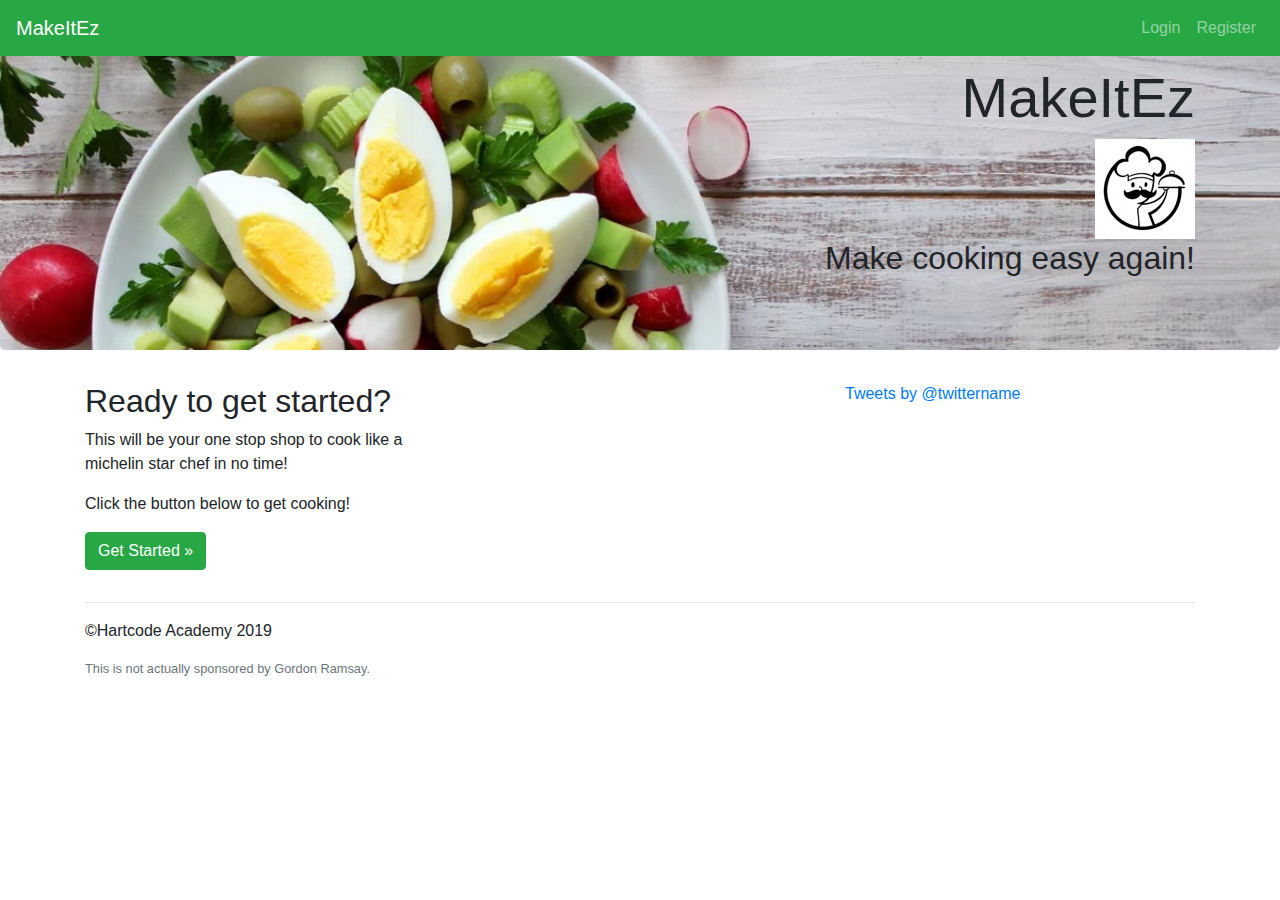
==== index.html @ b722749c "Created index page, CSS, and images" ====
<!doctype html>
<html lang="en">
  <head>
    <!-- Required meta tags -->
    <meta charset="utf-8">
    <meta name="viewport" content="width=device-width, initial-scale=1, shrink-to-fit=no">
    <link rel="stylesheet" type="text/css" href="css/styles.css" />

    <!-- Bootstrap CSS -->
    <link rel="stylesheet" href="https://stackpath.bootstrapcdn.com/bootstrap/4.3.1/css/bootstrap.min.css" integrity="sha384-ggOyR0iXCbMQv3Xipma34MD+dH/1fQ784/j6cY/iJTQUOhcWr7x9JvoRxT2MZw1T" crossorigin="anonymous">
    
    <!-- Font Awesome -->
    <link rel="stylesheet" href="https://use.fontawesome.com/releases/v5.6.3/css/all.css" integrity="sha384-UHRtZLI+pbxtHCWp1t77Bi1L4ZtiqrqD80Kn4Z8NTSRyMA2Fd33n5dQ8lWUE00s/" crossorigin="anonymous">

    <title>MakeItEz</title>
  </head>

  <body>
    <nav class="navbar navbar-expand-md navbar-dark fixed-top bg-success">
      <a class="navbar-brand" href="#">MakeItEz</a>
      <button class="navbar-toggler" type="button" data-toggle="collapse" data-target="#navbarsExampleDefault" aria-controls="navbarsExampleDefault" aria-expanded="false" aria-label="Toggle navigation">
        <span class="navbar-toggler-icon"></span>
      </button>
        
      <!-- Login and Registration -->
      <div class="collapse navbar-collapse" id="navbarsExampleDefault">
        <ul class="navbar-nav ml-auto">
          <li class="nav-item">
            <a class="nav-link" href="login.html">Login</a>
          </li>
          <li class="nav-item">
            <a class="nav-link" href="register.html">Register</a>
          </li>
        </ul>
      </div>
    </nav>

    <!-- Brand, Logo, and Catchphrase -->
    <main role="main">
      <div class="jumbotron">
        <div class="container text-right">
          <h1 class="display-4">MakeItEz</h1>
          <img src="img/logo.jpg" alt="logo" class="logo"/>
		  <h2>Make cooking easy again!</h2>
        </div>
      </div>
          
      <!-- Welcome Section -->
      <div class="container">
        <div class="row">
          <div class="col-md-4">
            <h2>Ready to get started?</h2>
            <p>This will be your one stop shop to cook like a michelin star chef in no time!</p>
            <p>Click the button below to get cooking!</p>
            <p><a class="btn btn-success" href="register.html" role="button">Get Started &raquo;</a></p>
          </div>
        

          <div class="col-md-4 offset-md-4">
            <a class="twitter-timeline" href="https://twitter.com/GordonRamsay" data-tweet-limit="1">Tweets by @twittername</a>
          </div>
        </div>
      </div>
    </main>
    
    <footer class="container">
      <hr>
      <p>&copy;Hartcode Academy 2019</p>
      <small class="form-text text-muted">This is not actually sponsored by Gordon Ramsay.</small>
	</footer>  

    <!-- Optional JavaScript -->
    <!-- jQuery first, then Popper.js, then Bootstrap JS -->
    <script src="https://code.jquery.com/jquery-3.3.1.slim.min.js" integrity="sha384-q8i/X+965DzO0rT7abK41JStQIAqVgRVzpbzo5smXKp4YfRvH+8abtTE1Pi6jizo" crossorigin="anonymous"></script>
    <script src="https://cdnjs.cloudflare.com/ajax/libs/popper.js/1.14.7/umd/popper.min.js" integrity="sha384-UO2eT0CpHqdSJQ6hJty5KVphtPhzWj9WO1clHTMGa3JDZwrnQq4sF86dIHNDz0W1" crossorigin="anonymous"></script>
    <script src="https://stackpath.bootstrapcdn.com/bootstrap/4.3.1/js/bootstrap.min.js" integrity="sha384-JjSmVgyd0p3pXB1rRibZUAYoIIy6OrQ6VrjIEaFf/nJGzIxFDsf4x0xIM+B07jRM" crossorigin="anonymous"></script>
    <script async src="https://platform.twitter.com/widgets.js" charset="utf-8"></script>
  </body>
</html>
---- css/styles.css ----
.jumbotron {
    background-image: url("../img/background.jpg");
    background-size: cover !important;
}

/* Extra small devices (phones, 600px and down) */
@media only screen and (max-width: 600px) {
    body {
        background-color: blue;
    }   
    h1 {
        padding-top: 20px;
    }
    .logo {
        display: none;
    }
} 

/* Small devices (portrait tablets and large phones, 600px and up) */
@media only screen and (min-width: 600px){
    body {
        background-color: red;
    }   
} 

/* Medium devices (landscape tablets, 768px and up) */
@media only screen and (min-width: 768px) {
    body {
        background-color: green;
    }
} 

/* Large devices (laptops/desktops, 992px and up) */
@media only screen and (min-width: 992px) {
    body {
        background-color: yellow;
    }   
} 

/* Extra large devices (large laptops and desktops, 1200px and up) */
@media only screen and (min-width: 1200px) {
    body {
        background-color: pink;
    }   
}
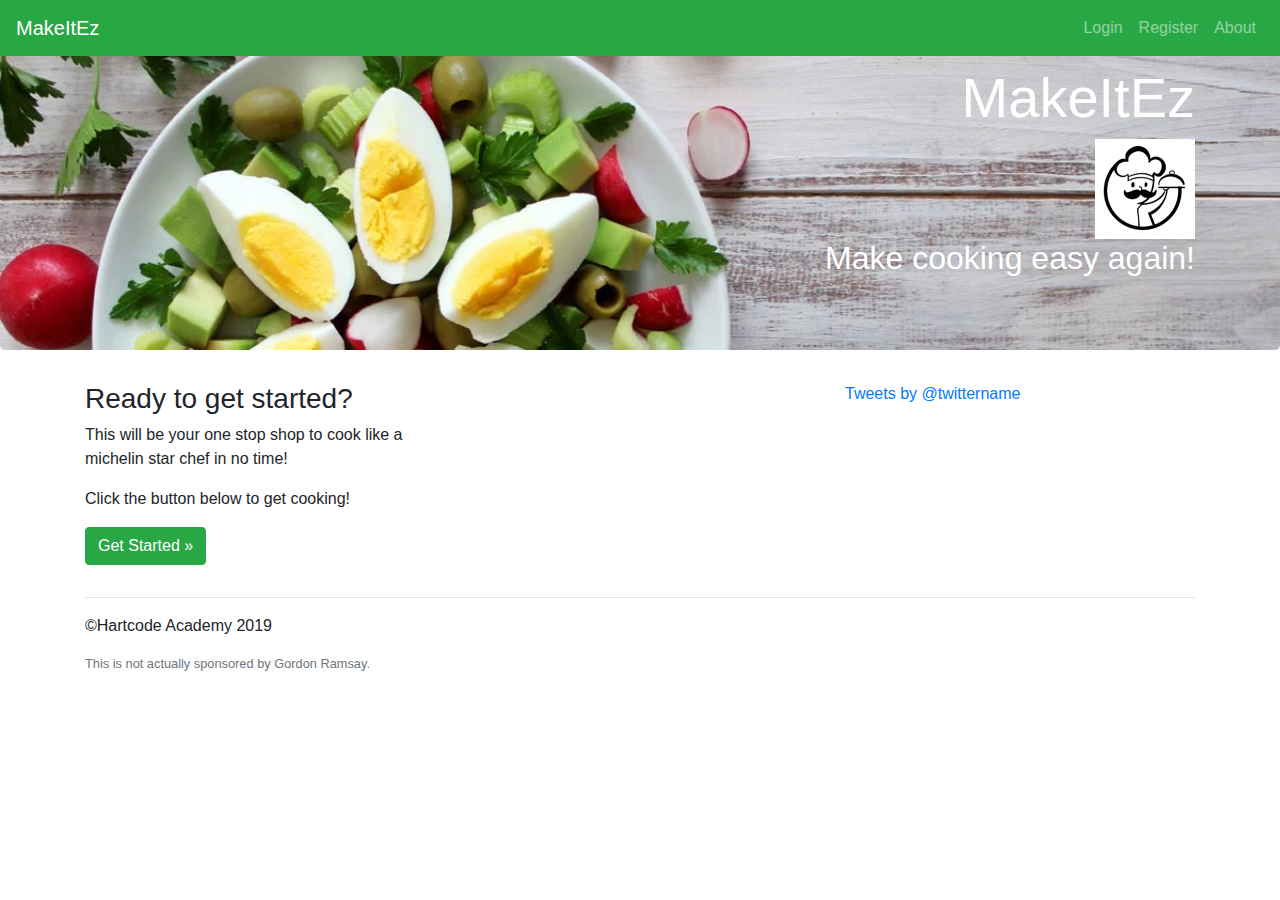
==== commit 7c2cf556: "Added register.html and edited files" ====
--- a/index.html
+++ b/index.html
@@ -31,6 +31,9 @@
           <li class="nav-item">
             <a class="nav-link" href="register.html">Register</a>
           </li>
+          <li class="nav-item">
+            <a class="nav-link" href="about.html">About</a>
+          </li>
         </ul>
       </div>
     </nav>
@@ -49,7 +52,7 @@
       <div class="container">
         <div class="row">
           <div class="col-md-4">
-            <h2>Ready to get started?</h2>
+            <h3>Ready to get started?</h3>
             <p>This will be your one stop shop to cook like a michelin star chef in no time!</p>
             <p>Click the button below to get cooking!</p>
             <p><a class="btn btn-success" href="register.html" role="button">Get Started &raquo;</a></p>
--- a/css/styles.css
+++ b/css/styles.css
@@ -3,43 +3,53 @@
     background-size: cover !important;
 }
 
+h1, h2 {
+    color: #ffffff;
+}
+
+.signUp {
+    font-size: .75rem;
+}
+
+.lettuce {
+    position: absolute;
+    margin: 0 600px;
+}
+
 /* Extra small devices (phones, 600px and down) */
 @media only screen and (max-width: 600px) {
-    body {
-        background-color: blue;
-    }   
     h1 {
         padding-top: 20px;
     }
-    .logo {
+    .logo{
         display: none;
     }
 } 
 
 /* Small devices (portrait tablets and large phones, 600px and up) */
 @media only screen and (min-width: 600px){
-    body {
-        background-color: red;
-    }   
+    .lettuce {
+        display: none;
+    }
 } 
 
 /* Medium devices (landscape tablets, 768px and up) */
 @media only screen and (min-width: 768px) {
-    body {
-        background-color: green;
+    .lettuce {
+        display: initial;
     }
 } 
 
 /* Large devices (laptops/desktops, 992px and up) */
 @media only screen and (min-width: 992px) {
-    body {
-        background-color: yellow;
-    }   
+    .lettuce {
+        display: initial;
+    }
 } 
 
 /* Extra large devices (large laptops and desktops, 1200px and up) */
 @media only screen and (min-width: 1200px) {
-    body {
-        background-color: pink;
-    }   
+    .lettuce {
+        display: initial;
+    }
 } 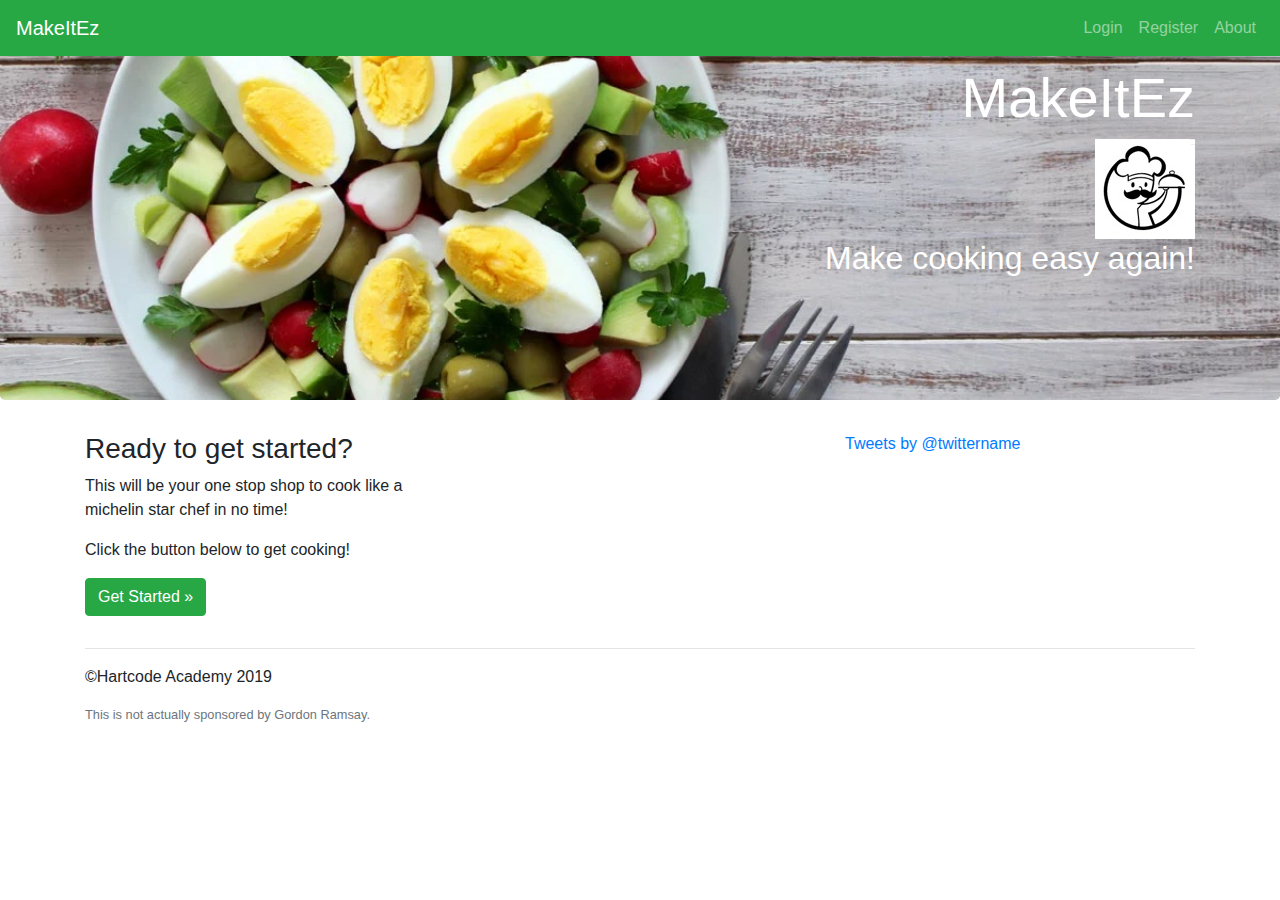
==== commit 3734e106: "Edited jumbotron" ====
--- a/index.html
+++ b/index.html
@@ -4,7 +4,6 @@
     <!-- Required meta tags -->
     <meta charset="utf-8">
     <meta name="viewport" content="width=device-width, initial-scale=1, shrink-to-fit=no">
-    <link rel="stylesheet" type="text/css" href="css/styles.css" />
 
     <!-- Bootstrap CSS -->
     <link rel="stylesheet" href="https://stackpath.bootstrapcdn.com/bootstrap/4.3.1/css/bootstrap.min.css" integrity="sha384-ggOyR0iXCbMQv3Xipma34MD+dH/1fQ784/j6cY/iJTQUOhcWr7x9JvoRxT2MZw1T" crossorigin="anonymous">
@@ -12,6 +11,7 @@
     <!-- Font Awesome -->
     <link rel="stylesheet" href="https://use.fontawesome.com/releases/v5.6.3/css/all.css" integrity="sha384-UHRtZLI+pbxtHCWp1t77Bi1L4ZtiqrqD80Kn4Z8NTSRyMA2Fd33n5dQ8lWUE00s/" crossorigin="anonymous">
 
+    <link rel="stylesheet" type="text/css" href="css/styles.css" />
     <title>MakeItEz</title>
   </head>
 
@@ -39,25 +39,24 @@
     </nav>
 
     <!-- Brand, Logo, and Catchphrase -->
-    <main role="main">
-      <div class="jumbotron">
+    <main>
+      <div class="jumbotron landing-bg">
         <div class="container text-right">
-          <h1 class="display-4">MakeItEz</h1>
+          <h1 class="display-4 white">MakeItEz</h1>
           <img src="img/logo.jpg" alt="logo" class="logo"/>
-		  <h2>Make cooking easy again!</h2>
+		      <h2 class="white">Make cooking easy again!</h2>
         </div>
       </div>
           
       <!-- Welcome Section -->
       <div class="container">
         <div class="row">
-          <div class="col-md-4">
+          <section class="col-md-4">
             <h3>Ready to get started?</h3>
             <p>This will be your one stop shop to cook like a michelin star chef in no time!</p>
             <p>Click the button below to get cooking!</p>
             <p><a class="btn btn-success" href="register.html" role="button">Get Started &raquo;</a></p>
-          </div>
-        
+          </section>
 
           <div class="col-md-4 offset-md-4">
             <a class="twitter-timeline" href="https://twitter.com/GordonRamsay" data-tweet-limit="1">Tweets by @twittername</a>
@@ -70,13 +69,13 @@
       <hr>
       <p>&copy;Hartcode Academy 2019</p>
       <small class="form-text text-muted">This is not actually sponsored by Gordon Ramsay.</small>
-	</footer>  
+	  </footer>  
 
     <!-- Optional JavaScript -->
     <!-- jQuery first, then Popper.js, then Bootstrap JS -->
     <script src="https://code.jquery.com/jquery-3.3.1.slim.min.js" integrity="sha384-q8i/X+965DzO0rT7abK41JStQIAqVgRVzpbzo5smXKp4YfRvH+8abtTE1Pi6jizo" crossorigin="anonymous"></script>
     <script src="https://cdnjs.cloudflare.com/ajax/libs/popper.js/1.14.7/umd/popper.min.js" integrity="sha384-UO2eT0CpHqdSJQ6hJty5KVphtPhzWj9WO1clHTMGa3JDZwrnQq4sF86dIHNDz0W1" crossorigin="anonymous"></script>
     <script src="https://stackpath.bootstrapcdn.com/bootstrap/4.3.1/js/bootstrap.min.js" integrity="sha384-JjSmVgyd0p3pXB1rRibZUAYoIIy6OrQ6VrjIEaFf/nJGzIxFDsf4x0xIM+B07jRM" crossorigin="anonymous"></script>
-    <script async src="https://platform.twitter.com/widgets.js" charset="utf-8"></script>
+    <script async src="https://platform.twitter.com/widgets.js"></script>
   </body>
 </html>--- a/css/styles.css
+++ b/css/styles.css
@@ -1,9 +1,18 @@
-.jumbotron {
+.landing-bg {
     background-image: url("../img/background.jpg");
-    background-size: cover !important;
+    background-size: cover;
+    background-position: center;
+    height: 400px;
 }
 
-h1, h2 {
+.trending-bg {
+    background-image: url("../img/trending.jpg");
+    background-size: cover;
+    background-position: center;
+    height: 400px;
+}
+
+.white {
     color: #ffffff;
 }
 
@@ -14,6 +23,11 @@
 .lettuce {
     position: absolute;
     margin: 0 600px;
+}
+
+.search {
+    float: left;
+    clear: both;
 }
 
 /* Extra small devices (phones, 600px and down) */
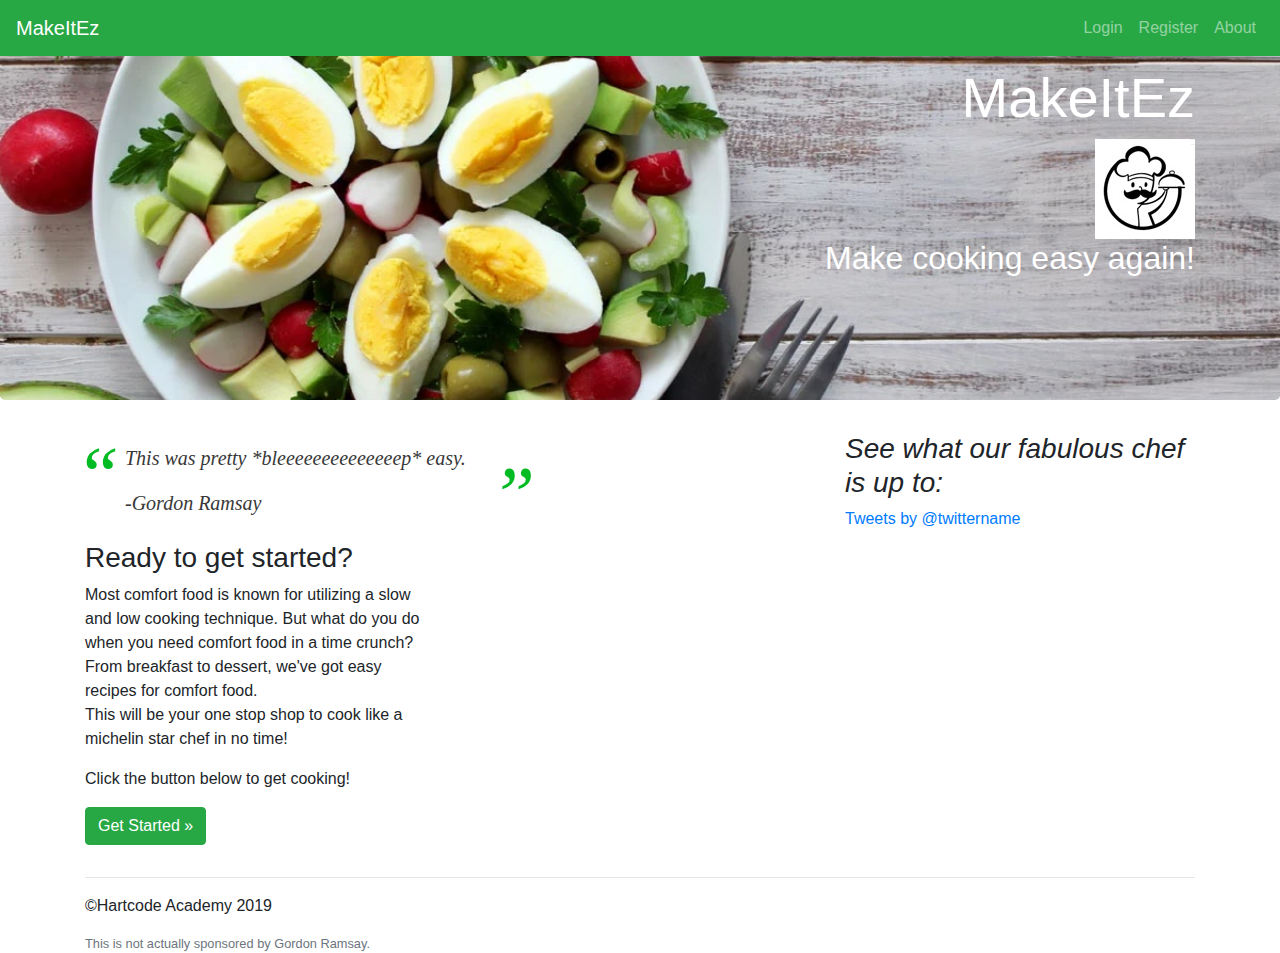
==== commit 6594f916: "Few extras added, improved css, and README" ====
--- a/index.html
+++ b/index.html
@@ -52,13 +52,25 @@
       <div class="container">
         <div class="row">
           <section class="col-md-4">
+            <blockquote class="blockquote">
+              <p>This was pretty *bleeeeeeeeeeeeeep* easy.</p>
+              <footer>
+                -Gordon Ramsay
+              </footer>
+            </blockquote>
+
             <h3>Ready to get started?</h3>
-            <p>This will be your one stop shop to cook like a michelin star chef in no time!</p>
+            <p>Most comfort food is known for utilizing a slow and low cooking technique. 
+              But what do you do when you need comfort food in a time crunch? From 
+              breakfast to dessert, we've got easy recipes for comfort food.
+              <br/>
+              This will be your one stop shop to cook like a michelin star chef in no time!</p>
             <p>Click the button below to get cooking!</p>
             <p><a class="btn btn-success" href="register.html" role="button">Get Started &raquo;</a></p>
           </section>
 
           <div class="col-md-4 offset-md-4">
+            <h3><i>See what our fabulous chef is up to:</i></h3>
             <a class="twitter-timeline" href="https://twitter.com/GordonRamsay" data-tweet-limit="1">Tweets by @twittername</a>
           </div>
         </div>
--- a/css/styles.css
+++ b/css/styles.css
@@ -1,15 +1,6 @@
-.landing-bg {
-    background-image: url("../img/background.jpg");
+.trending-bg, .landing-bg {
     background-size: cover;
     background-position: center;
-    height: 400px;
-}
-
-.trending-bg {
-    background-image: url("../img/trending.jpg");
-    background-size: cover;
-    background-position: center;
-    height: 400px;
 }
 
 .white {
@@ -25,9 +16,49 @@
     margin: 0 600px;
 }
 
-.search {
+.searchImg {
     float: left;
     clear: both;
+    width: 150px;
+    height: 150px;
+}
+
+#recipeImg {
+    float: left;
+}
+
+blockquote {
+    font-family: Georgia, serif;
+    font-size: 18px;
+    font-style: italic;
+    width: 500px;
+    margin: 0.25em 0;
+    padding: 0.35em 40px;
+    line-height: 1.45;
+    position: relative;
+    color: #383838;
+}
+
+blockquote:before {
+    display: block;
+    padding-left: 10px;
+    content: "\201C";
+    font-size: 80px;
+    position: absolute;
+    left: -20px;
+    top: -20px;
+    color: #00bb22;
+}
+
+blockquote:after {
+    display: block;
+    padding-left: 10px;
+    content: "\201D";
+    font-size: 80px;
+    position: absolute;
+    right: 50px;
+    top: 0px;
+    color: #00bb22;
 }
 
 /* Extra small devices (phones, 600px and down) */
@@ -35,35 +66,75 @@
     h1 {
         padding-top: 20px;
     }
-    .logo{
+    .logo, .searchImg, .featurette-image {
         display: none;
+    }
+    .trending-bg{
+        background-image: url("../img/trending_md.jpg");
+        height: 300px;
+    }
+    .landing-bg {
+        background-image: url("../img/background_md.jpg");
+        height: 300px;
     }
 } 
 
 /* Small devices (portrait tablets and large phones, 600px and up) */
 @media only screen and (min-width: 600px){
-    .lettuce {
+    .lettuce, .searchImg, .featurette-image {
         display: none;
+    }
+    .trending-bg{
+        background-image: url("../img/trending_md.jpg");
+        height: 300px;
+    }
+    .landing-bg {
+        background-image: url("../img/background_md.jpg");
+        height: 300px;
     }
 } 
 
 /* Medium devices (landscape tablets, 768px and up) */
 @media only screen and (min-width: 768px) {
-    .lettuce {
+    .lettuce, .searchImg, .featurette-image {
         display: initial;
+    }
+    .trending-bg {
+        background-image: url("../img/trending.jpg");
+        height: 400px;
+    }
+    .landing-bg {
+        background-image: url("../img/background.jpg");
+        height: 400px;
     }
 } 
 
 /* Large devices (laptops/desktops, 992px and up) */
 @media only screen and (min-width: 992px) {
-    .lettuce {
+    .lettuce, .searchImg, .featurette-image {
         display: initial;
+    }
+    .trending-bg{
+        background-image: url("../img/trending.jpg");
+        height: 400px;
+    }
+    .landing-bg {
+        background-image: url("../img/background.jpg");
+        height: 400px;
     }
 } 
 
 /* Extra large devices (large laptops and desktops, 1200px and up) */
 @media only screen and (min-width: 1200px) {
-    .lettuce {
+    .lettuce, .searchImg, .featurette-image {
         display: initial;
     }
+    .trending-bg{
+        background-image: url("../img/trending.jpg");
+        height: 400px;
+    }
+    .landing-bg {
+        background-image: url("../img/background.jpg");
+        height: 400px;
+    }
 } 